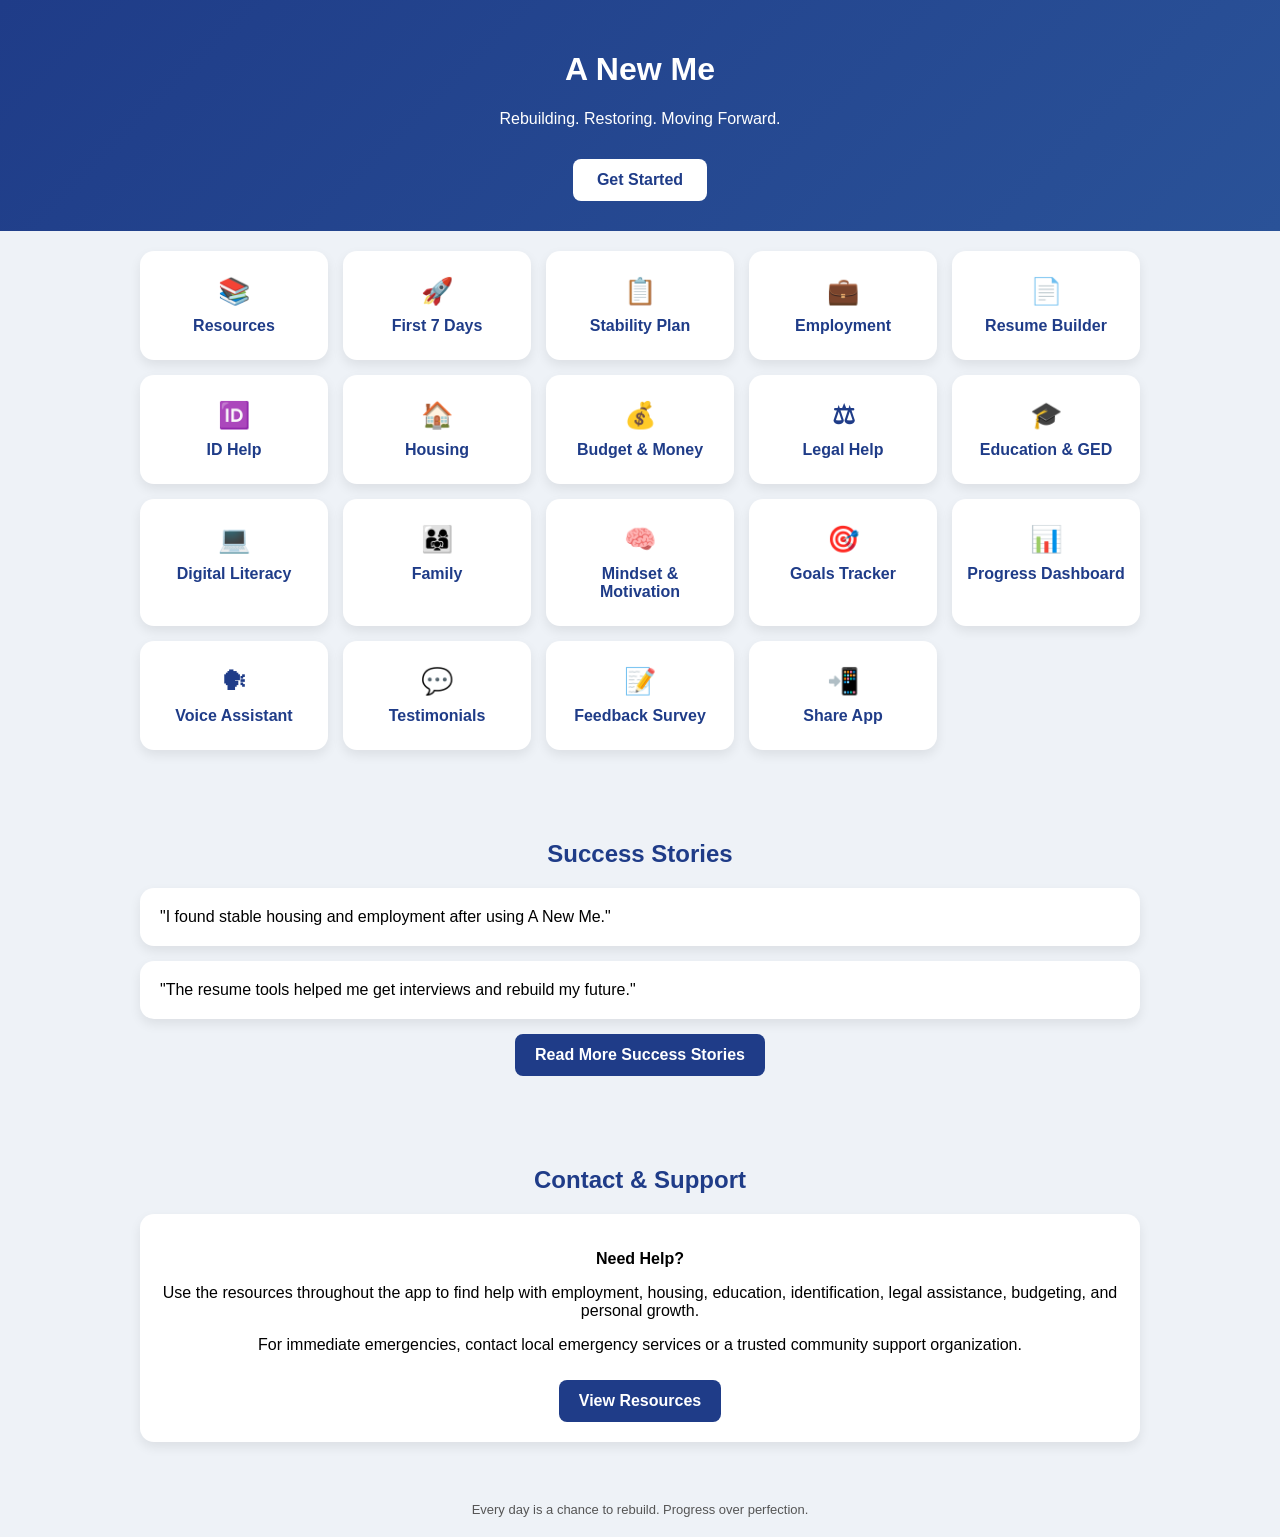
==== index.html @ 6d1ebe0b "Create index.html" ====
<!DOCTYPE html>
<html lang="en">
<head>
<meta charset="UTF-8">
<meta name="viewport" content="width=device-width, initial-scale=1.0">
<title>A New Me | Reentry Support</title>

<link rel="manifest" href="manifest.json">
<meta name="theme-color" content="#1f3c88">

<style>
body {
  margin: 0;
  font-family: 'Segoe UI', Arial, sans-serif;
  background: #eef2f7;
}

.header {
  background: linear-gradient(135deg, #1f3c88, #2a5298);
  color: white;
  text-align: center;
  padding: 30px 20px;
}

.get-started-btn {
  display: inline-block;
  margin-top: 15px;
  padding: 12px 24px;
  background: white;
  color: #1f3c88;
  text-decoration: none;
  border-radius: 8px;
  font-weight: bold;
}

.get-started-btn:hover {
  background: #f0f0f0;
}

.container {
  padding: 20px;
  max-width: 1000px;
  margin: auto;
}

.grid {
  display: grid;
  grid-template-columns: repeat(auto-fit, minmax(160px, 1fr));
  gap: 15px;
}

.card {
  background: white;
  padding: 25px 15px;
  border-radius: 14px;
  text-align: center;
  text-decoration: none;
  color: #1f3c88;
  font-weight: bold;
  box-shadow: 0 5px 12px rgba(0,0,0,0.08);
}

.card span {
  display: block;
  font-size: 26px;
  margin-bottom: 10px;
}

.footer {
  text-align: center;
  padding: 20px;
  font-size: 13px;
  color: #555;
}
</style>
</head>

<body>

<div class="header">
  <h1>A New Me</h1>
  <p>Rebuilding. Restoring. Moving Forward.</p>

  <a href="start-here.html" class="get-started-btn">
    Get Started
  </a>
</div>

<div class="container">

<div class="grid">

<a href="resources.html" class="card"><span>📚</span>Resources</a>
<a href="start-here.html" class="card"><span>🚀</span>First 7 Days</a>
<a href="stability.html" class="card"><span>📋</span>Stability Plan</a>
<a href="employment.html" class="card"><span>💼</span>Employment</a>
<a href="resume.html" class="card"><span>📄</span>Resume Builder</a>
<a href="id-help.html" class="card"><span>🆔</span>ID Help</a>
<a href="housing.html" class="card"><span>🏠</span>Housing</a>
<a href="money.html" class="card"><span>💰</span>Budget & Money</a>
<a href="legal.html" class="card"><span>⚖</span>Legal Help</a>
<a href="education.html" class="card"><span>🎓</span>Education & GED</a>

<a href="digital-literacy.html" class="card"><span>💻</span>Digital Literacy</a>
<a href="family.html" class="card"><span>👨‍👩‍👧</span>Family</a>

<a href="mindset.html" class="card"><span>🧠</span>Mindset & Motivation</a>

<a href="goals.html" class="card"><span>🎯</span>Goals Tracker</a>

<a href="dashboard.html" class="card">
  <span>📊</span>
  Progress Dashboard
</a>

<a href="bot.html" class="card"><span>🗣</span>Voice Assistant</a>
<a href="testimonials.html" class="card"><span>💬</span>Testimonials</a>

<a href="https://docs.google.com/forms/d/e/1FAIpQLSdHkn_0W2xaXeeErb5x9hnT3I7CQLUm9-NyAA2E4jd549Jq8w/viewform"
   class="card"
   target="_blank">
  <span>📝</span>
  Feedback Survey
</a>

<a href="#" class="card" onclick="shareApp(); return false;">
  <span>📲</span>
  Share App
</a>

</div>

</div>

<!-- SUCCESS STORIES -->
<section style="
max-width:1000px;
margin:30px auto;
padding:20px;
">

<h2 style="
text-align:center;
color:#1f3c88;
margin-bottom:20px;
">
Success Stories
</h2>

<div style="
background:white;
padding:20px;
border-radius:14px;
box-shadow:0 5px 12px rgba(0,0,0,0.08);
margin-bottom:15px;
">
"I found stable housing and employment after using A New Me."
</div>

<div style="
background:white;
padding:20px;
border-radius:14px;
box-shadow:0 5px 12px rgba(0,0,0,0.08);
margin-bottom:15px;
">
"The resume tools helped me get interviews and rebuild my future."
</div>

<div style="text-align:center;">
<a href="testimonials.html"
style="
display:inline-block;
background:#1f3c88;
color:white;
padding:12px 20px;
text-decoration:none;
border-radius:8px;
font-weight:bold;
">
Read More Success Stories
</a>
</div>

</section>

<!-- CONTACT & SUPPORT -->
<section style="
max-width:1000px;
margin:20px auto;
padding:20px;
">

<h2 style="
text-align:center;
color:#1f3c88;
margin-bottom:20px;
">
Contact & Support
</h2>

<div style="
background:white;
padding:20px;
border-radius:14px;
box-shadow:0 5px 12px rgba(0,0,0,0.08);
text-align:center;
">

<p><strong>Need Help?</strong></p>

<p>
Use the resources throughout the app to find help with employment,
housing, education, identification, legal assistance, budgeting,
and personal growth.
</p>

<p>
For immediate emergencies, contact local emergency services
or a trusted community support organization.
</p>

<a href="resources.html"
style="
display:inline-block;
margin-top:10px;
background:#1f3c88;
color:white;
padding:12px 20px;
text-decoration:none;
border-radius:8px;
font-weight:bold;
">
View Resources
</a>

</div>

</section>

<div class="footer">
  Every day is a chance to rebuild. Progress over perfection.
</div>

<script>
if ('serviceWorker' in navigator) {
  navigator.serviceWorker.register('service-worker.js');
}

function shareApp() {
  const url = window.location.href;

  if (navigator.share) {
    navigator.share({
      title: 'A New Me',
      text: 'Rebuilding. Restoring. Moving Forward.',
      url: url
    });
  } else {
    navigator.clipboard.writeText(url);
    alert('Link copied!');
  }
}

document.addEventListener("DOMContentLoaded", () => {
  const input = document.getElementById("mainSearch");
  if (!input) return;

  input.addEventListener("keypress", function(e) {
    if (e.key === "Enter") {
      const q = input.value.toLowerCase();

      const routes = {
        job:'employment.html',
        resume:'resume.html',
        housing:'housing.html',
        id:'id-help.html',
        money:'money.html',
        court:'legal.html',
        ged:'education.html',
        family:'family.html',
        mindset:'mindset.html',
        motivation:'mindset.html',
        goal:'goals.html',
        digital:'digital-literacy.html'
      };

      for (let key in routes) {
        if (q.includes(key)) {
          location.href = routes[key];
          return;
        }
      }

      alert("No match found");
    }
  });
});
</script>

</body>
</html>
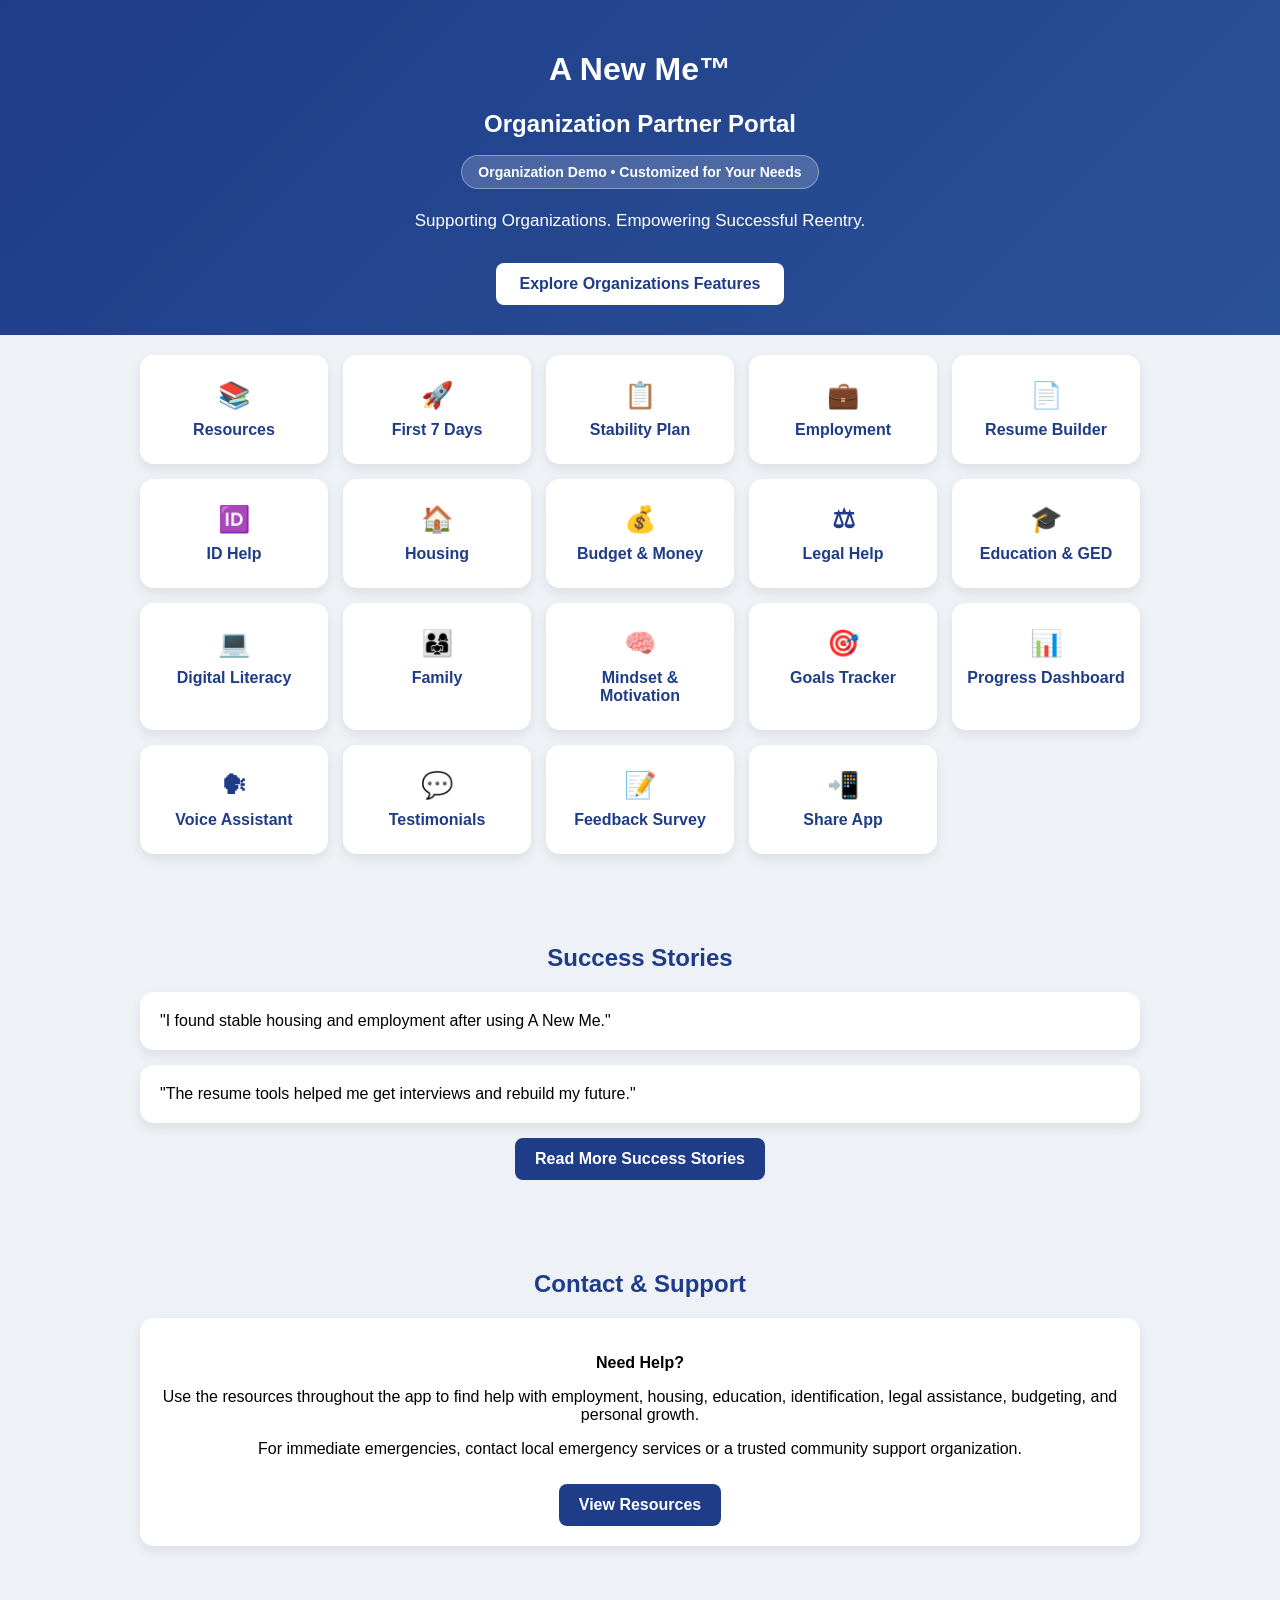
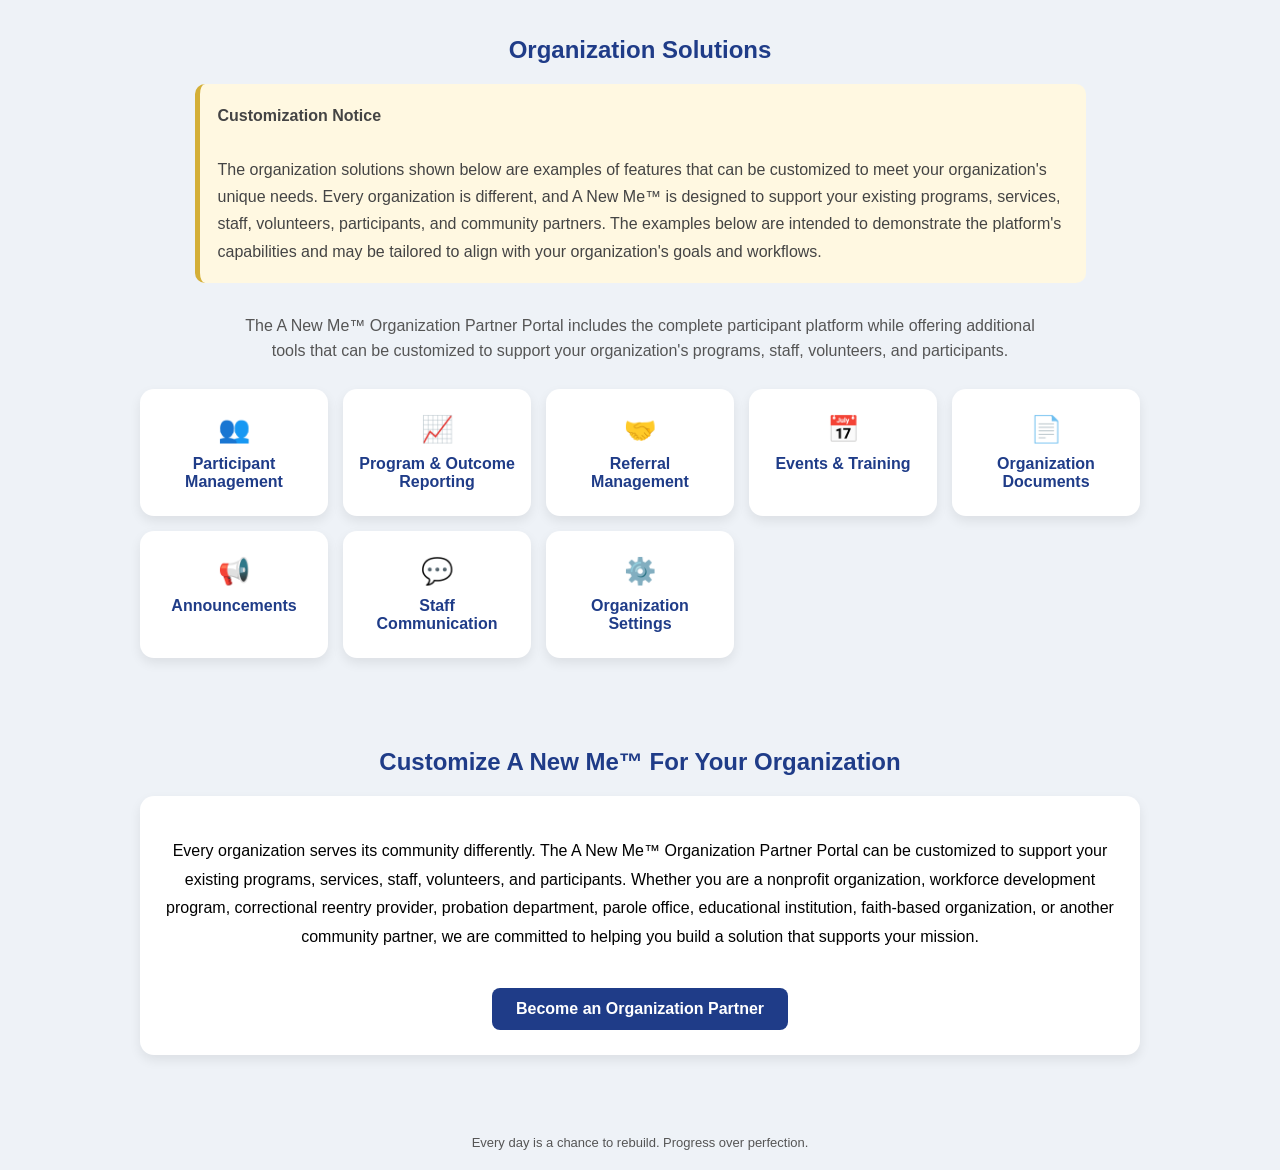
==== commit 44a33780: "Enhance index.html with new content and styling Updated header and added organization solutions sect" ====
--- a/index.html
+++ b/index.html
@@ -78,11 +78,39 @@
 <body>
 
 <div class="header">
-  <h1>A New Me</h1>
-  <p>Rebuilding. Restoring. Moving Forward.</p>
+  <h1>A New Me™</h1>
+
+  <h2 style="
+    margin:10px 0 5px;
+    font-size:24px;
+    font-weight:600;
+    color:#ffffff;
+  ">
+    Organization Partner Portal
+  </h2>
+<div style="
+display:inline-block;
+margin:12px 0;
+padding:8px 16px;
+background:rgba(255,255,255,0.18);
+border:1px solid rgba(255,255,255,0.35);
+border-radius:25px;
+font-size:14px;
+font-weight:600;
+">
+
+Organization Demo • Customized for Your Needs
+
+</div>
+  <p style="
+    font-size:17px;
+    margin-top:10px;
+  ">
+    Supporting Organizations. Empowering Successful Reentry.
+  </p>
 
   <a href="start-here.html" class="get-started-btn">
-    Get Started
+    Explore Organizations Features
   </a>
 </div>
 
@@ -232,6 +260,132 @@
 font-weight:bold;
 ">
 View Resources
+</a>
+
+</div>
+
+</section>
+
+<!-- ==========================================
+ORGANIZATION SOLUTIONS
+========================================== -->
+
+<section style="
+max-width:1000px;
+margin:30px auto;
+padding:20px;
+">
+
+<h2 style="
+text-align:center;
+color:#1f3c88;
+margin-bottom:20px;
+">
+Organization Solutions
+</h2>
+
+ <div style="
+background:#fff8e1;
+border-left:5px solid #d4af37;
+padding:18px;
+border-radius:10px;
+margin:20px auto 30px;
+max-width:850px;
+color:#444;
+line-height:1.7;
+">
+<strong>Customization Notice</strong><br><br>
+
+The organization solutions shown below are examples of features that can be customized to meet your organization's unique needs. Every organization is different, and A New Me™ is designed to support your existing programs, services, staff, volunteers, participants, and community partners.
+
+The examples below are intended to demonstrate the platform's capabilities and may be tailored to align with your organization's goals and workflows.
+
+</div>
+  
+<p style="
+text-align:center;
+max-width:800px;
+margin:0 auto 25px;
+color:#555;
+line-height:1.6;
+">
+
+The A New Me™ Organization Partner Portal includes the complete participant platform while offering additional tools that can be customized to support your organization's programs, staff, volunteers, and participants.
+
+</p>
+
+<div class="grid">
+
+<a href="#" class="card"><span>👥</span>Participant Management</a>
+
+<a href="#" class="card"><span>📈</span>Program & Outcome Reporting</a>
+
+<a href="#" class="card"><span>🤝</span>Referral Management</a>
+
+<a href="#" class="card"><span>📅</span>Events & Training</a>
+
+<a href="#" class="card"><span>📄</span>Organization Documents</a>
+
+<a href="#" class="card"><span>📢</span>Announcements</a>
+
+<a href="#" class="card"><span>💬</span>Staff Communication</a>
+
+<a href="#" class="card"><span>⚙️</span>Organization Settings</a>
+
+</div>
+
+</section>
+
+<!-- ==========================================
+BECOME AN ORGANIZATION PARTNER
+========================================== -->
+
+<section style="
+max-width:1000px;
+margin:20px auto 40px;
+padding:20px;
+">
+
+<h2 style="
+text-align:center;
+color:#1f3c88;
+margin-bottom:20px;
+">
+Customize A New Me™ For Your Organization
+</h2>
+
+<div style="
+background:white;
+padding:25px;
+border-radius:14px;
+box-shadow:0 5px 12px rgba(0,0,0,0.08);
+text-align:center;
+">
+
+<p style="line-height:1.8;">
+
+Every organization serves its community differently.
+
+The A New Me™ Organization Partner Portal can be customized to support your existing programs, services, staff, volunteers, and participants.
+
+Whether you are a nonprofit organization, workforce development program, correctional reentry provider, probation department, parole office, educational institution, faith-based organization, or another community partner, we are committed to helping you build a solution that supports your mission.
+
+</p>
+
+<a href="#"
+style="
+display:inline-block;
+margin-top:20px;
+background:#1f3c88;
+color:white;
+padding:12px 24px;
+text-decoration:none;
+border-radius:8px;
+font-weight:bold;
+">
+
+Become an Organization Partner
+
 </a>
 
 </div>
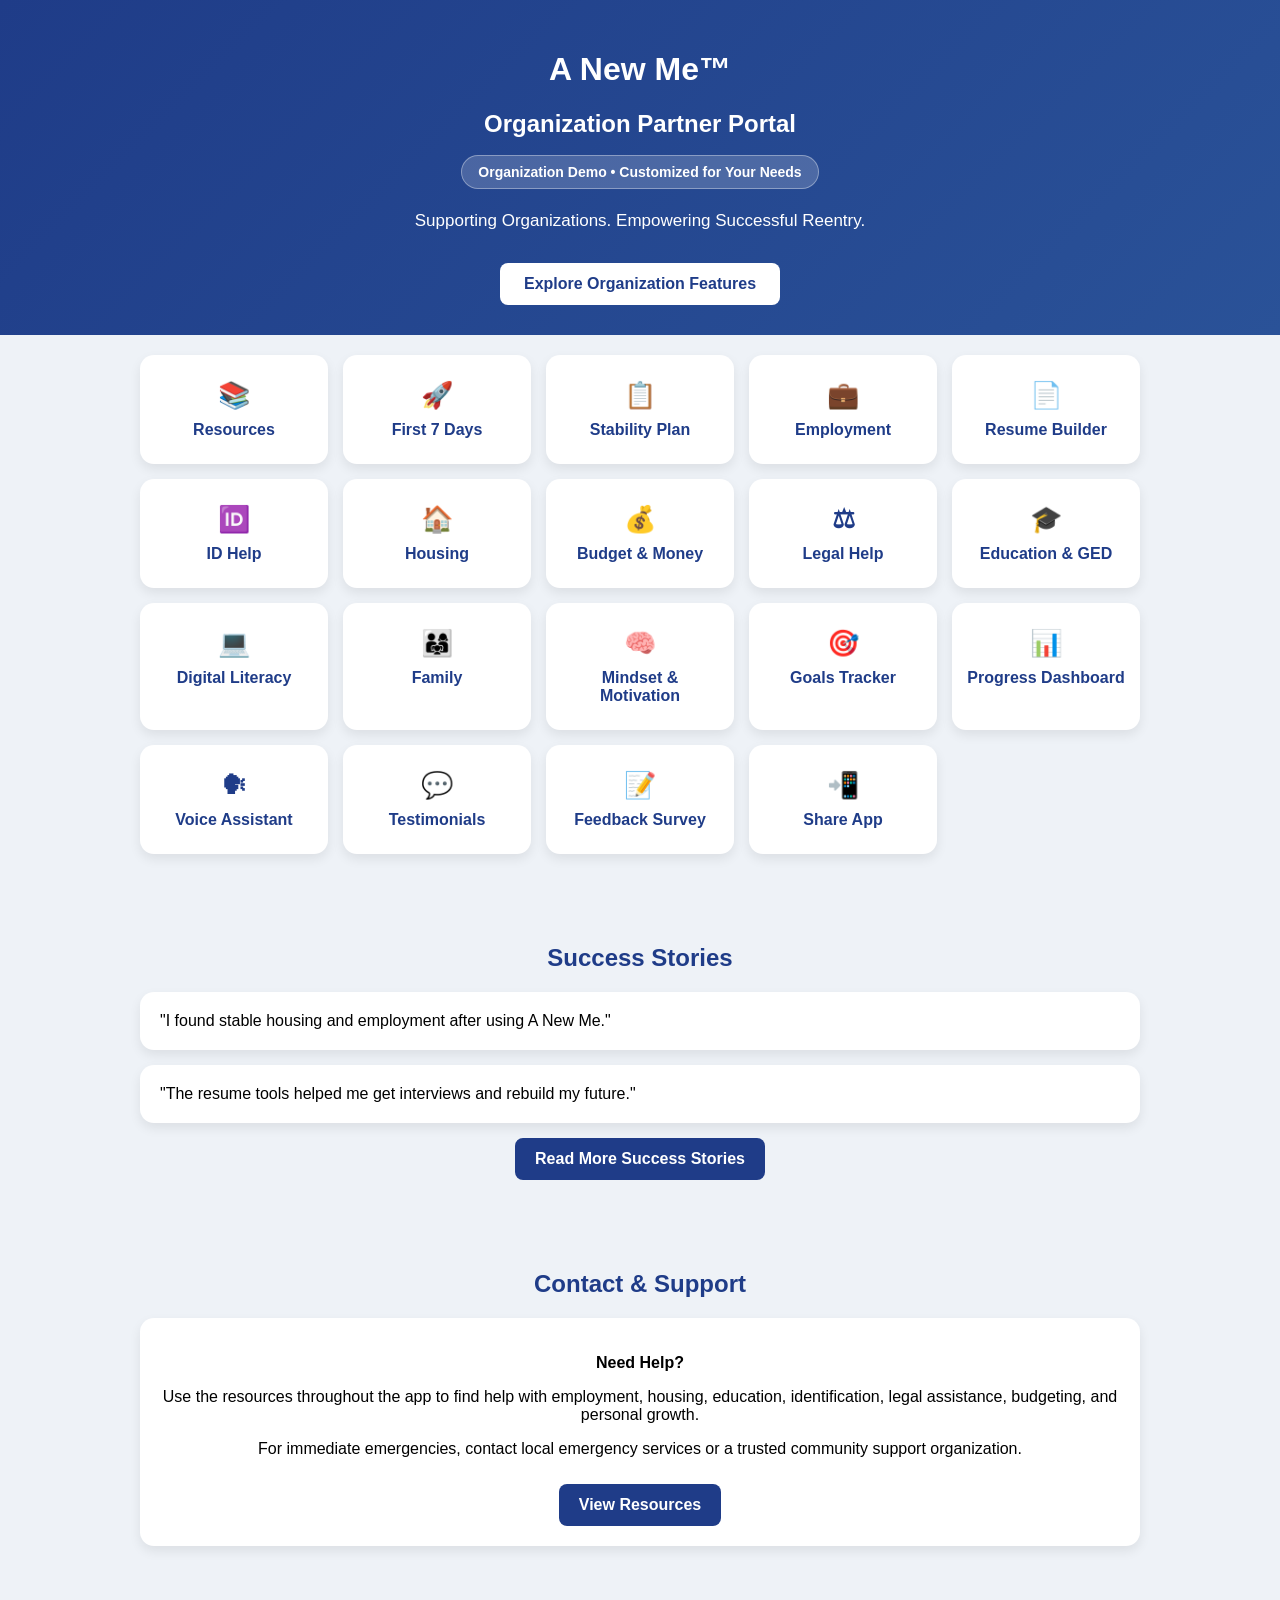
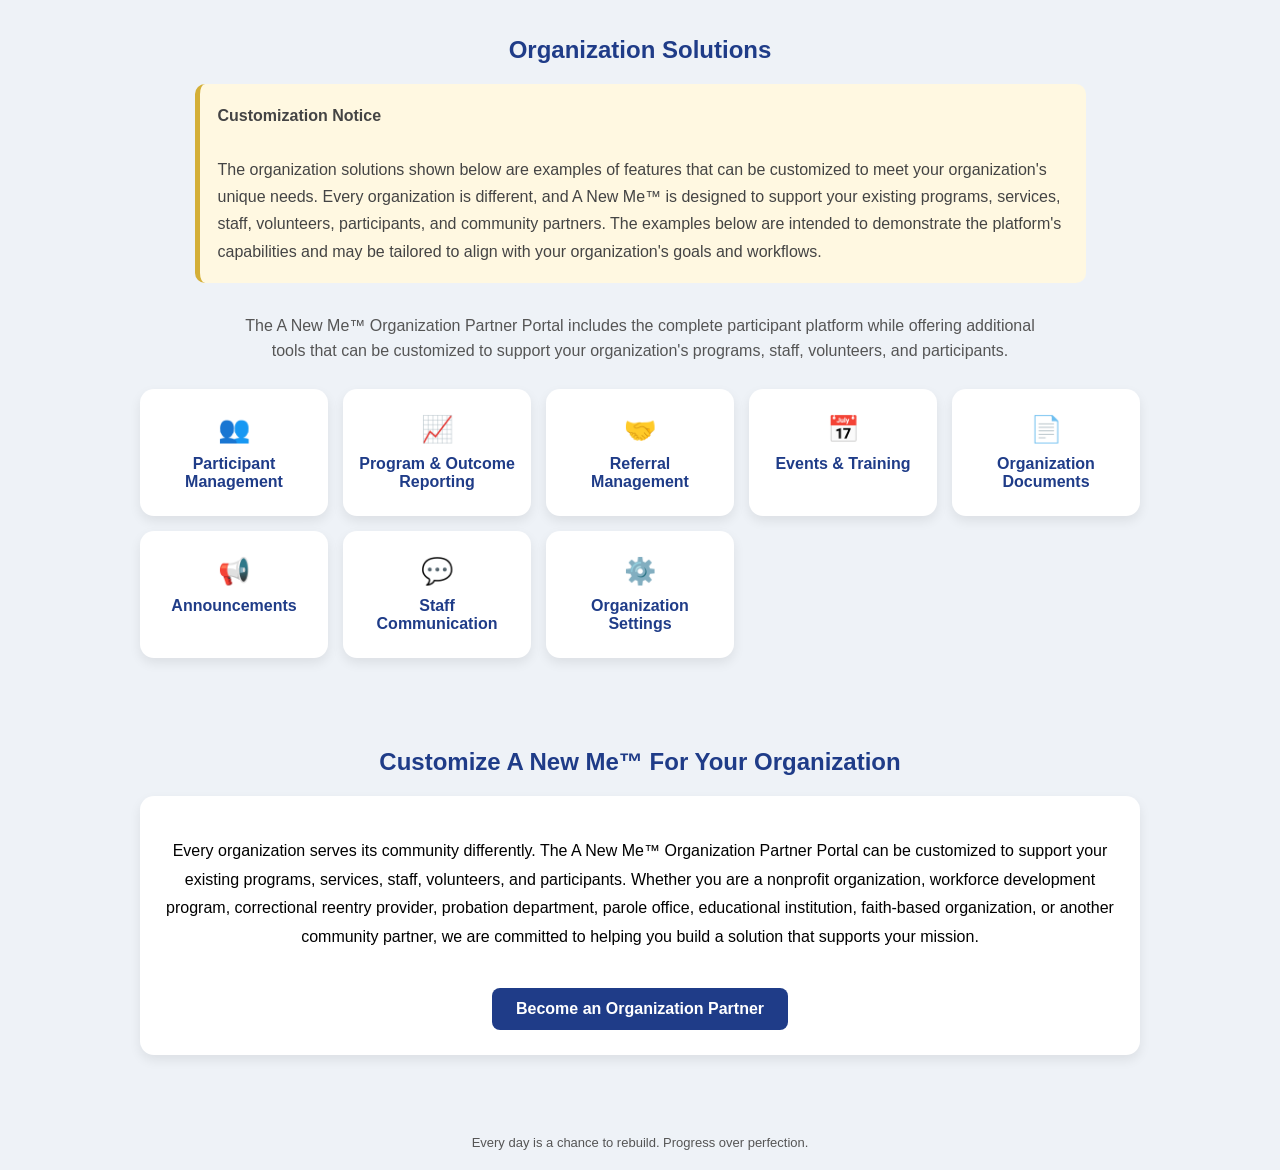
==== commit c615d875: "Update links and section IDs in index.html" ====
--- a/index.html
+++ b/index.html
@@ -109,9 +109,9 @@
     Supporting Organizations. Empowering Successful Reentry.
   </p>
 
-  <a href="start-here.html" class="get-started-btn">
-    Explore Organizations Features
-  </a>
+<a href="#organization-solutions" class="get-started-btn">
+    Explore Organization Features
+</a>
 </div>
 
 <div class="container">
@@ -161,12 +161,12 @@
 </div>
 
 <!-- SUCCESS STORIES -->
+
 <section style="
 max-width:1000px;
 margin:30px auto;
 padding:20px;
 ">
-
 <h2 style="
 text-align:center;
 color:#1f3c88;
@@ -270,7 +270,7 @@
 ORGANIZATION SOLUTIONS
 ========================================== -->
 
-<section style="
+<section id="organization-solutions" style="
 max-width:1000px;
 margin:30px auto;
 padding:20px;
@@ -315,22 +315,47 @@
 </p>
 
 <div class="grid">
-
-<a href="#" class="card"><span>👥</span>Participant Management</a>
-
-<a href="#" class="card"><span>📈</span>Program & Outcome Reporting</a>
-
-<a href="#" class="card"><span>🤝</span>Referral Management</a>
-
-<a href="#" class="card"><span>📅</span>Events & Training</a>
-
-<a href="#" class="card"><span>📄</span>Organization Documents</a>
-
-<a href="#" class="card"><span>📢</span>Announcements</a>
-
-<a href="#" class="card"><span>💬</span>Staff Communication</a>
-
-<a href="#" class="card"><span>⚙️</span>Organization Settings</a>
+<div class="grid">
+
+<a href="participant-management.html" class="card">
+    <span>👥</span>
+    Participant Management
+</a>
+
+<a href="program-reporting.html" class="card">
+    <span>📈</span>
+    Program & Outcome Reporting
+</a>
+
+<a href="referral-management.html" class="card">
+    <span>🤝</span>
+    Referral Management
+</a>
+
+<a href="events-training.html" class="card">
+    <span>📅</span>
+    Events & Training
+</a>
+
+<a href="organization-documents.html" class="card">
+    <span>📄</span>
+    Organization Documents
+</a>
+
+<a href="announcements.html" class="card">
+    <span>📢</span>
+    Announcements
+</a>
+
+<a href="staff-communication.html" class="card">
+    <span>💬</span>
+    Staff Communication
+</a>
+
+<a href="organization-settings.html" class="card">
+    <span>⚙️</span>
+    Organization Settings
+</a>
 
 </div>
 
@@ -372,7 +397,7 @@
 
 </p>
 
-<a href="#"
+<a href="organization-partner.html"
 style="
 display:inline-block;
 margin-top:20px;
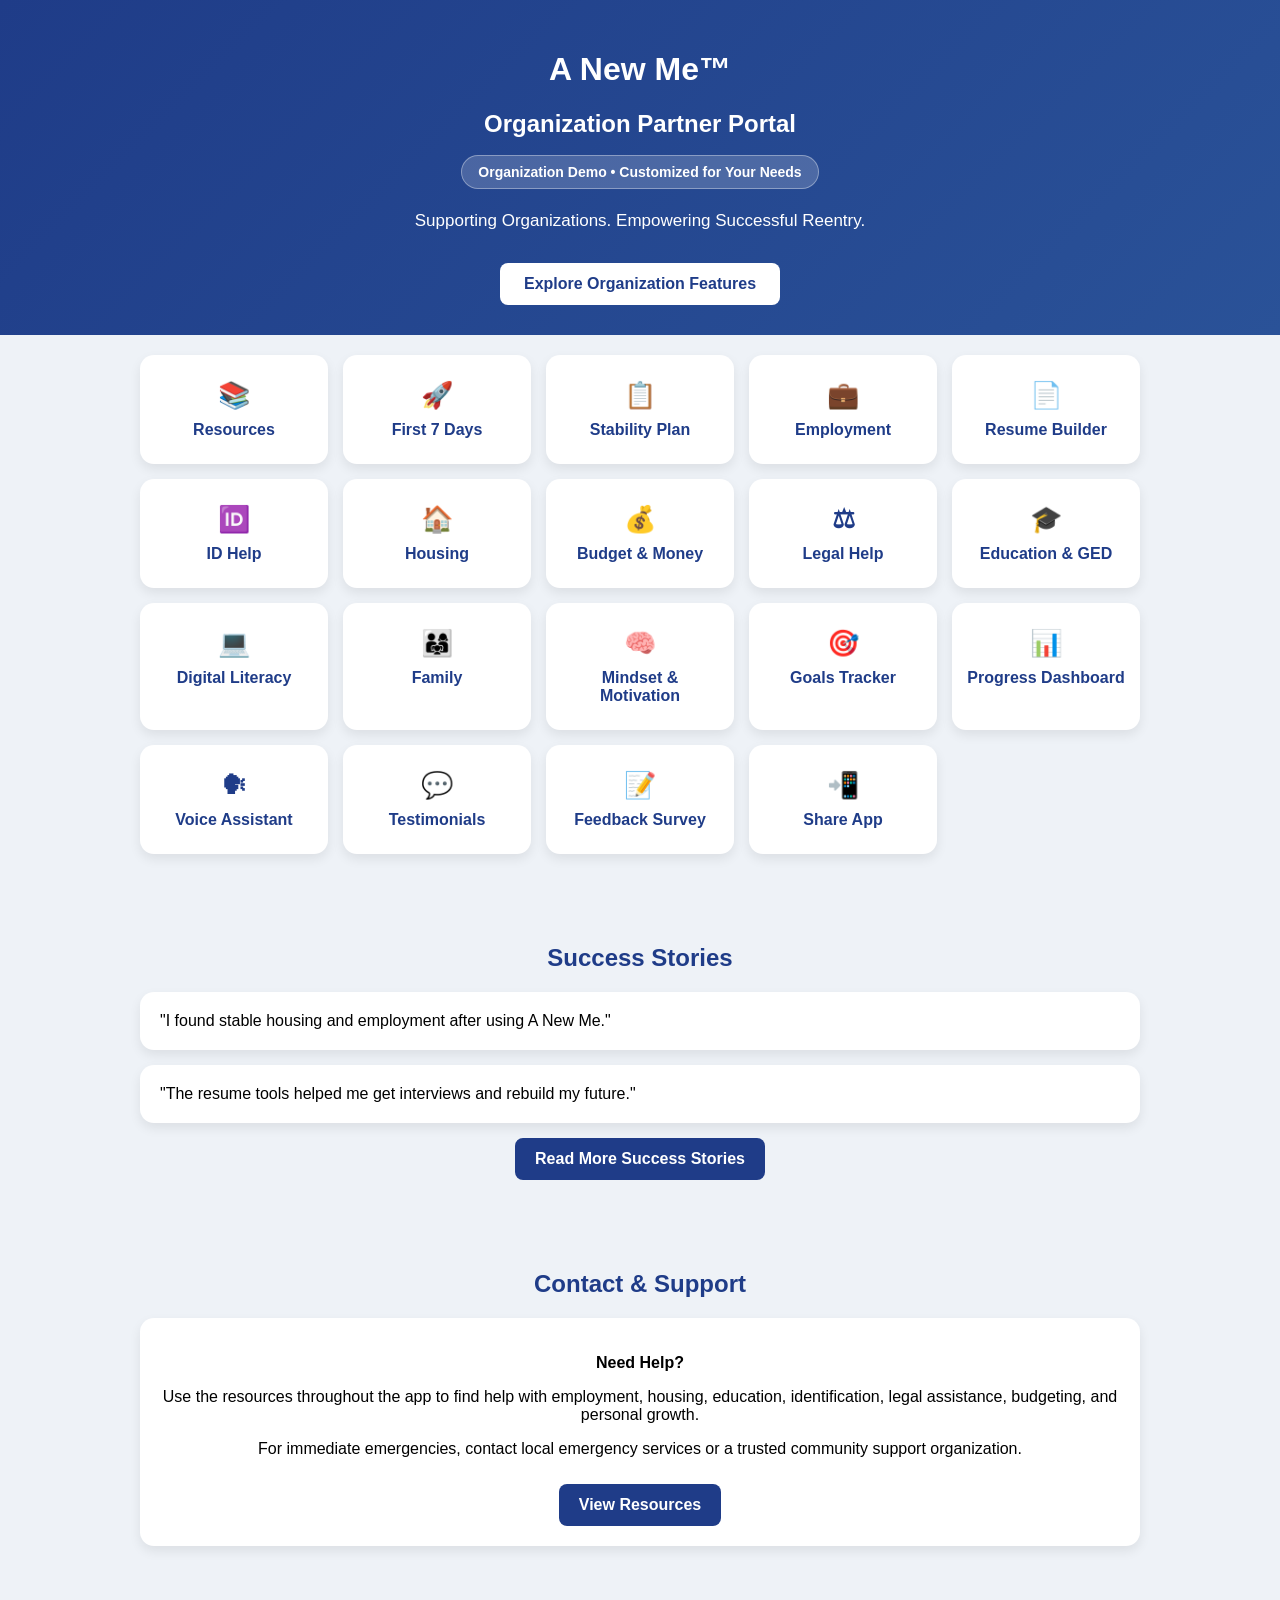
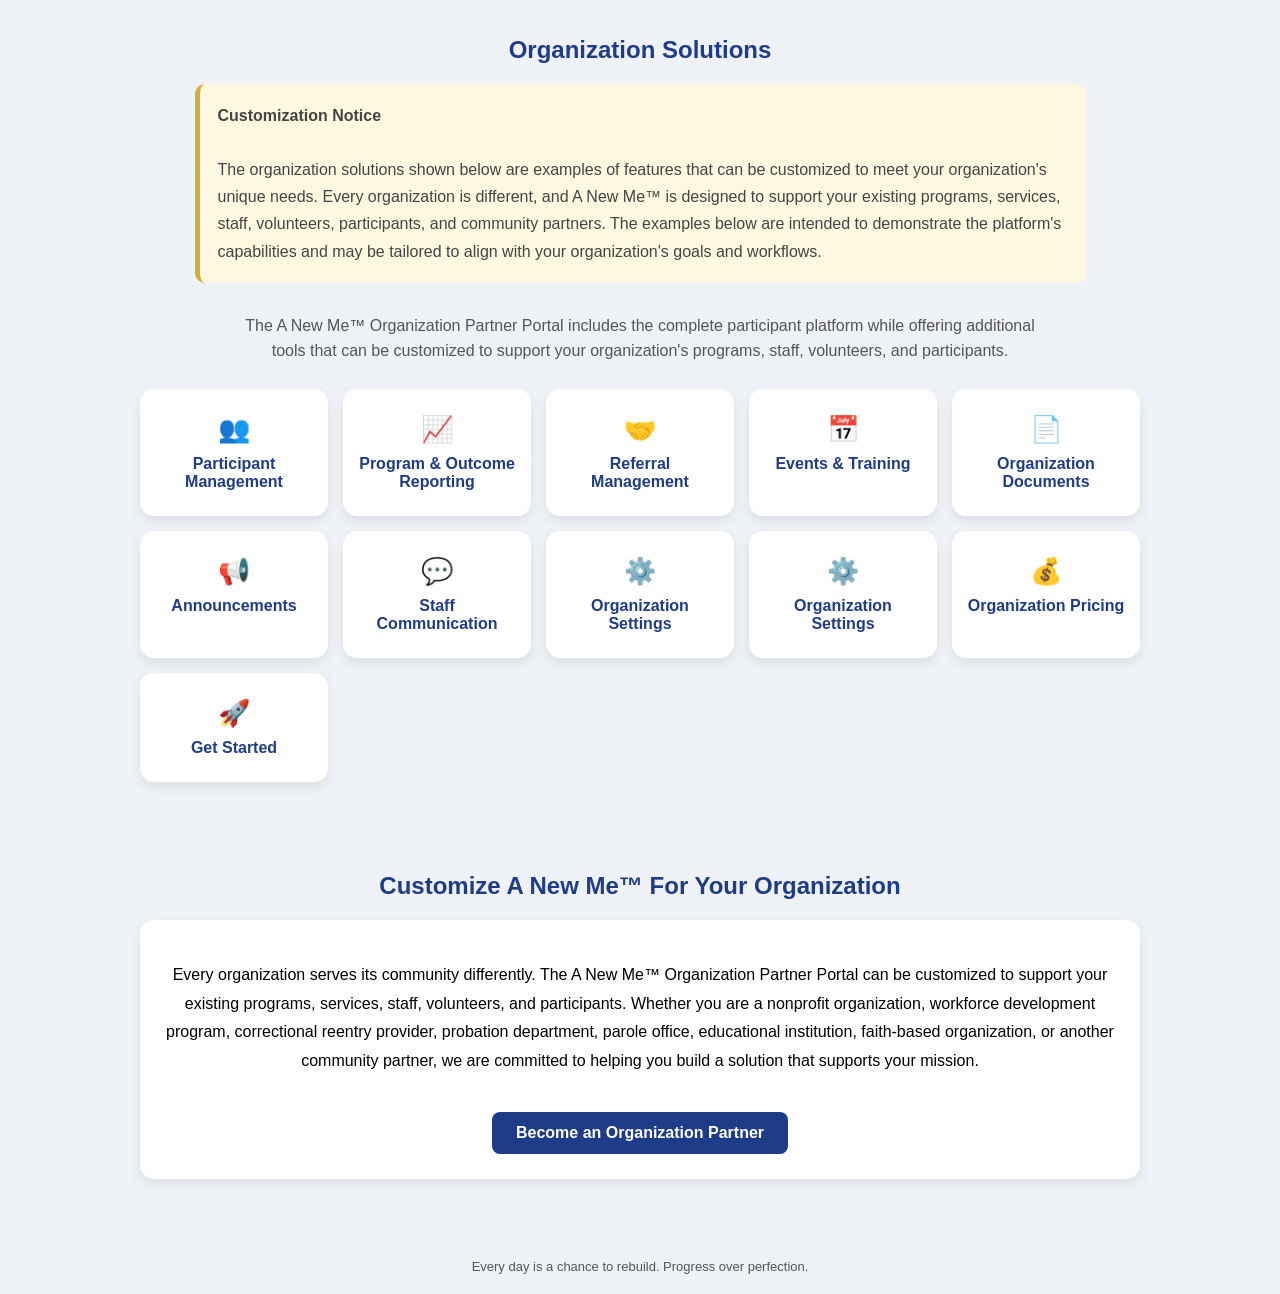
==== commit 49ad1b21: "Update index.html" ====
--- a/index.html
+++ b/index.html
@@ -315,7 +315,7 @@
 </p>
 
 <div class="grid">
-<div class="grid">
+
 
 <a href="participant-management.html" class="card">
     <span>👥</span>
@@ -357,7 +357,22 @@
     Organization Settings
 </a>
 
-</div>
+<a href="organization-settings.html" class="card">
+    <span>⚙️</span>
+    Organization Settings
+</a>
+
+<a href="pricing.html" class="card">
+    <span>💰</span>
+    Organization Pricing
+</a>
+
+<a href="GetStarted.html" class="card">
+    <span>🚀</span>
+    Get Started
+</a>
+
+</div>  
 
 </section>
 
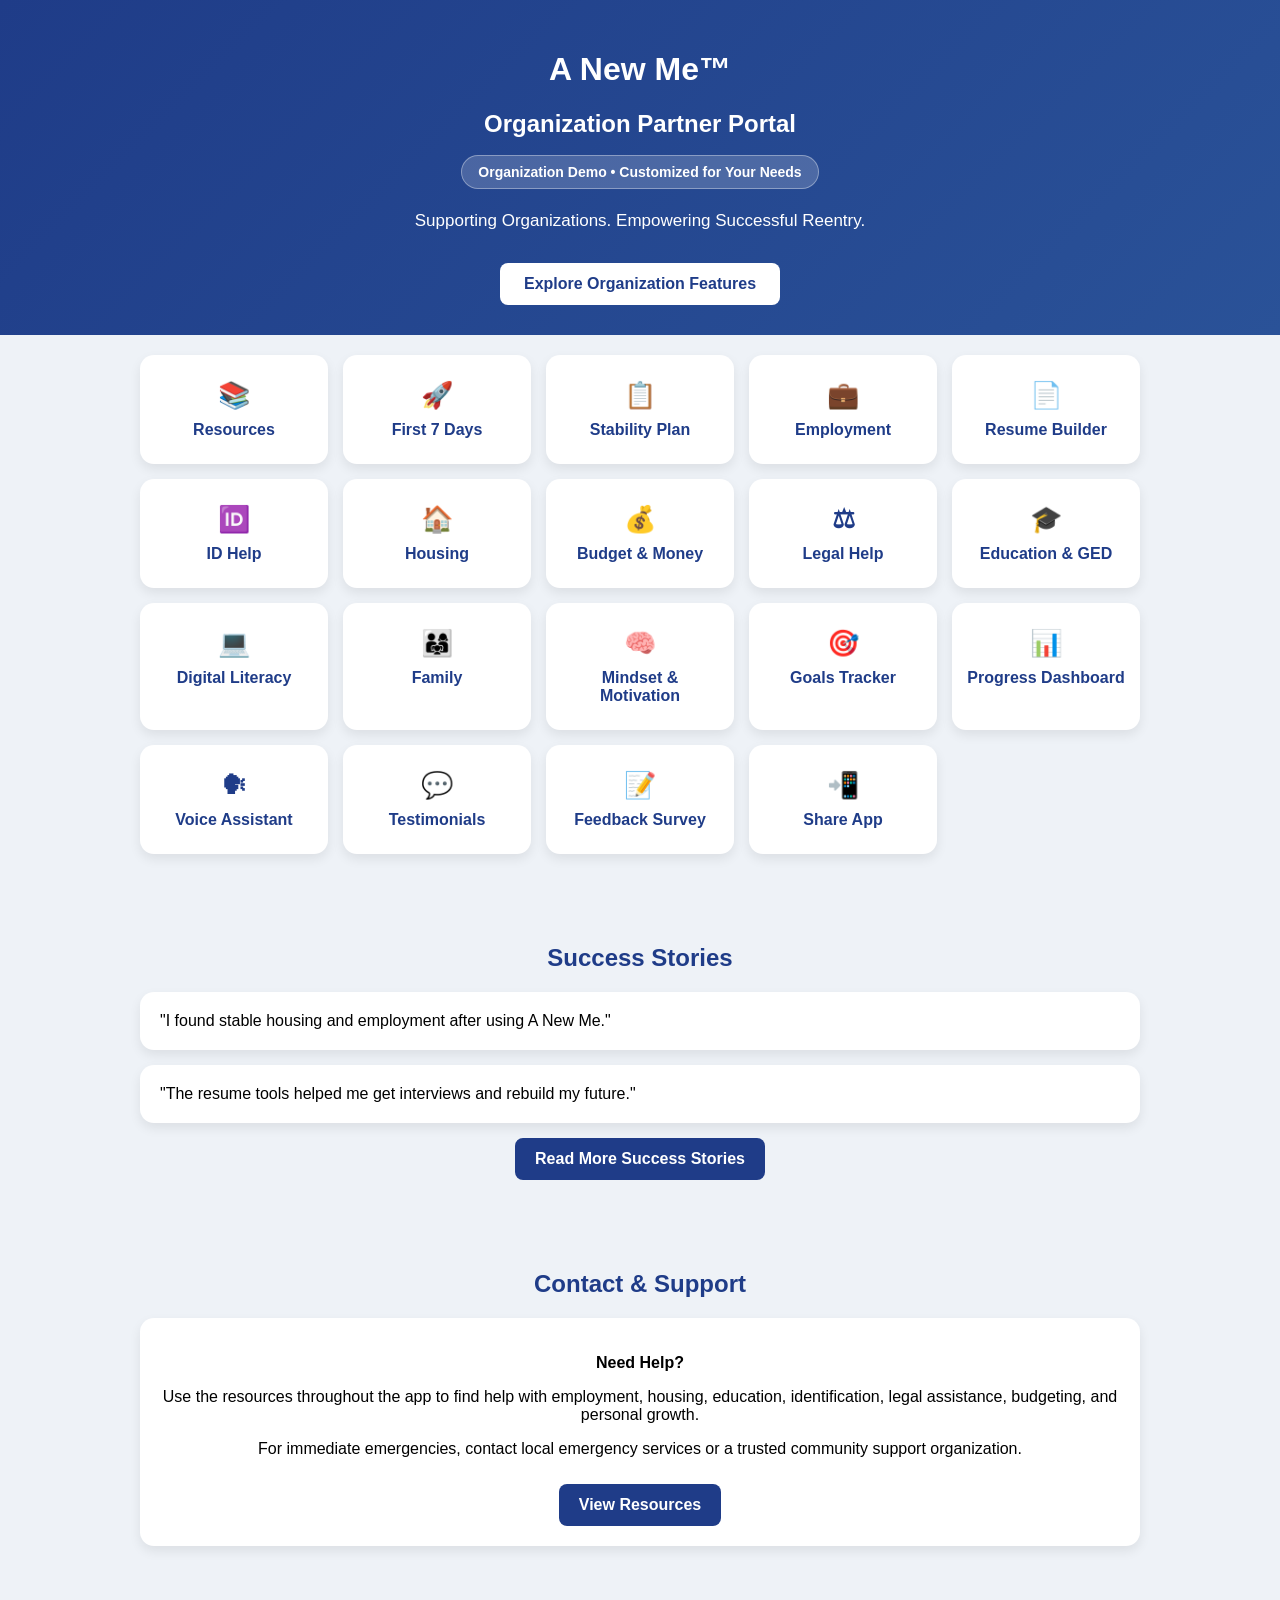
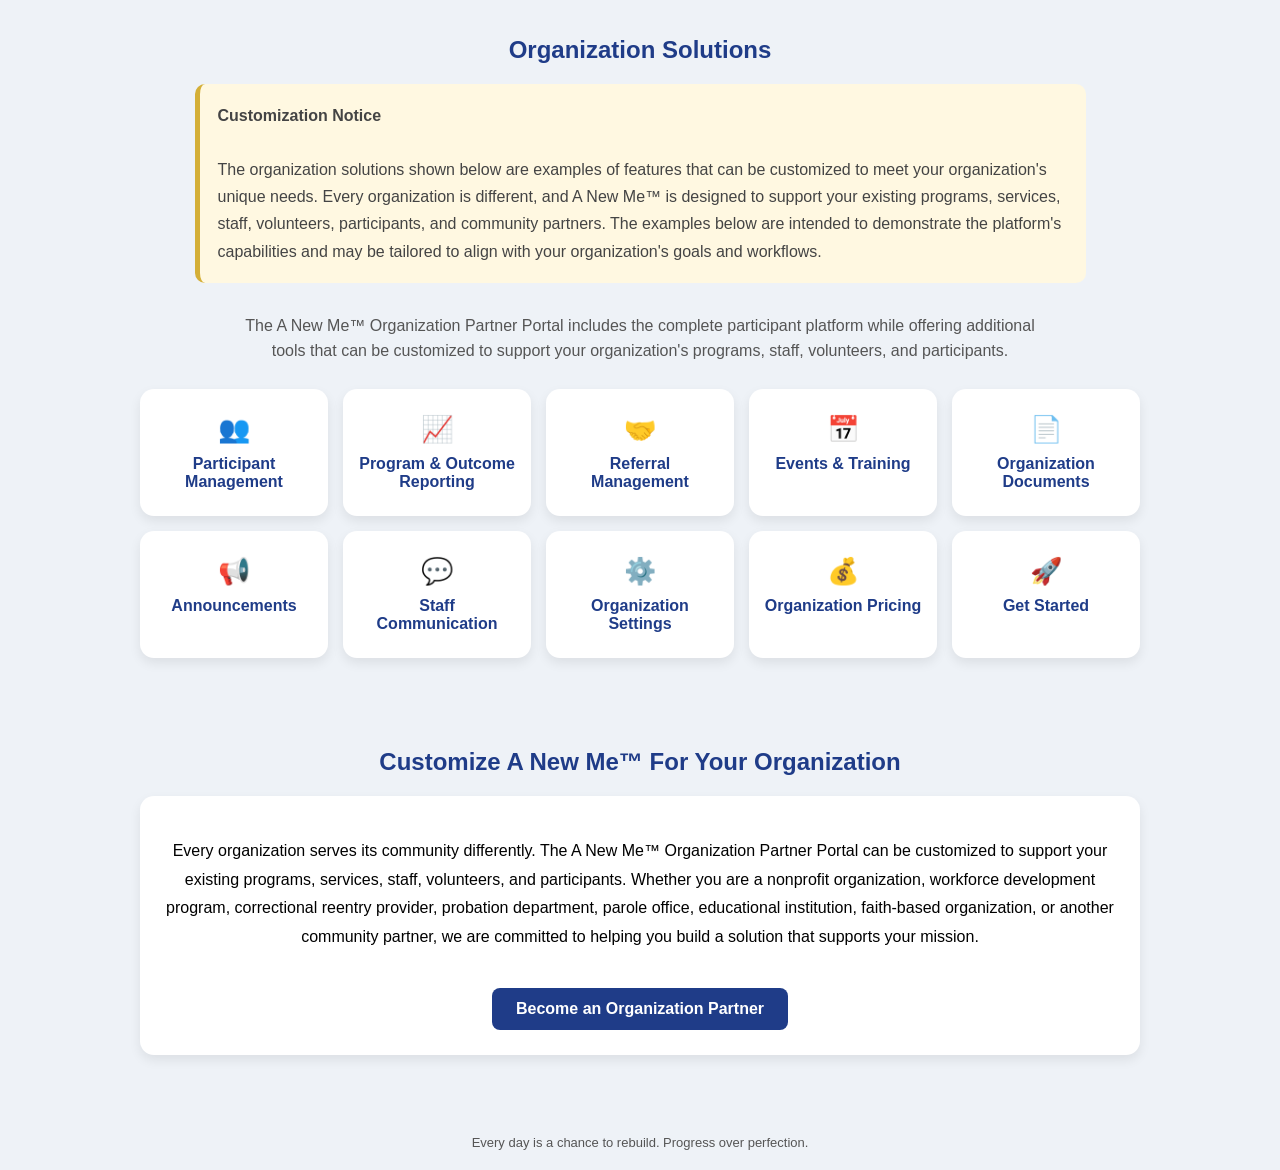
==== commit 6825bbc0: "Update index.html" ====
--- a/index.html
+++ b/index.html
@@ -357,10 +357,6 @@
     Organization Settings
 </a>
 
-<a href="organization-settings.html" class="card">
-    <span>⚙️</span>
-    Organization Settings
-</a>
 
 <a href="pricing.html" class="card">
     <span>💰</span>
